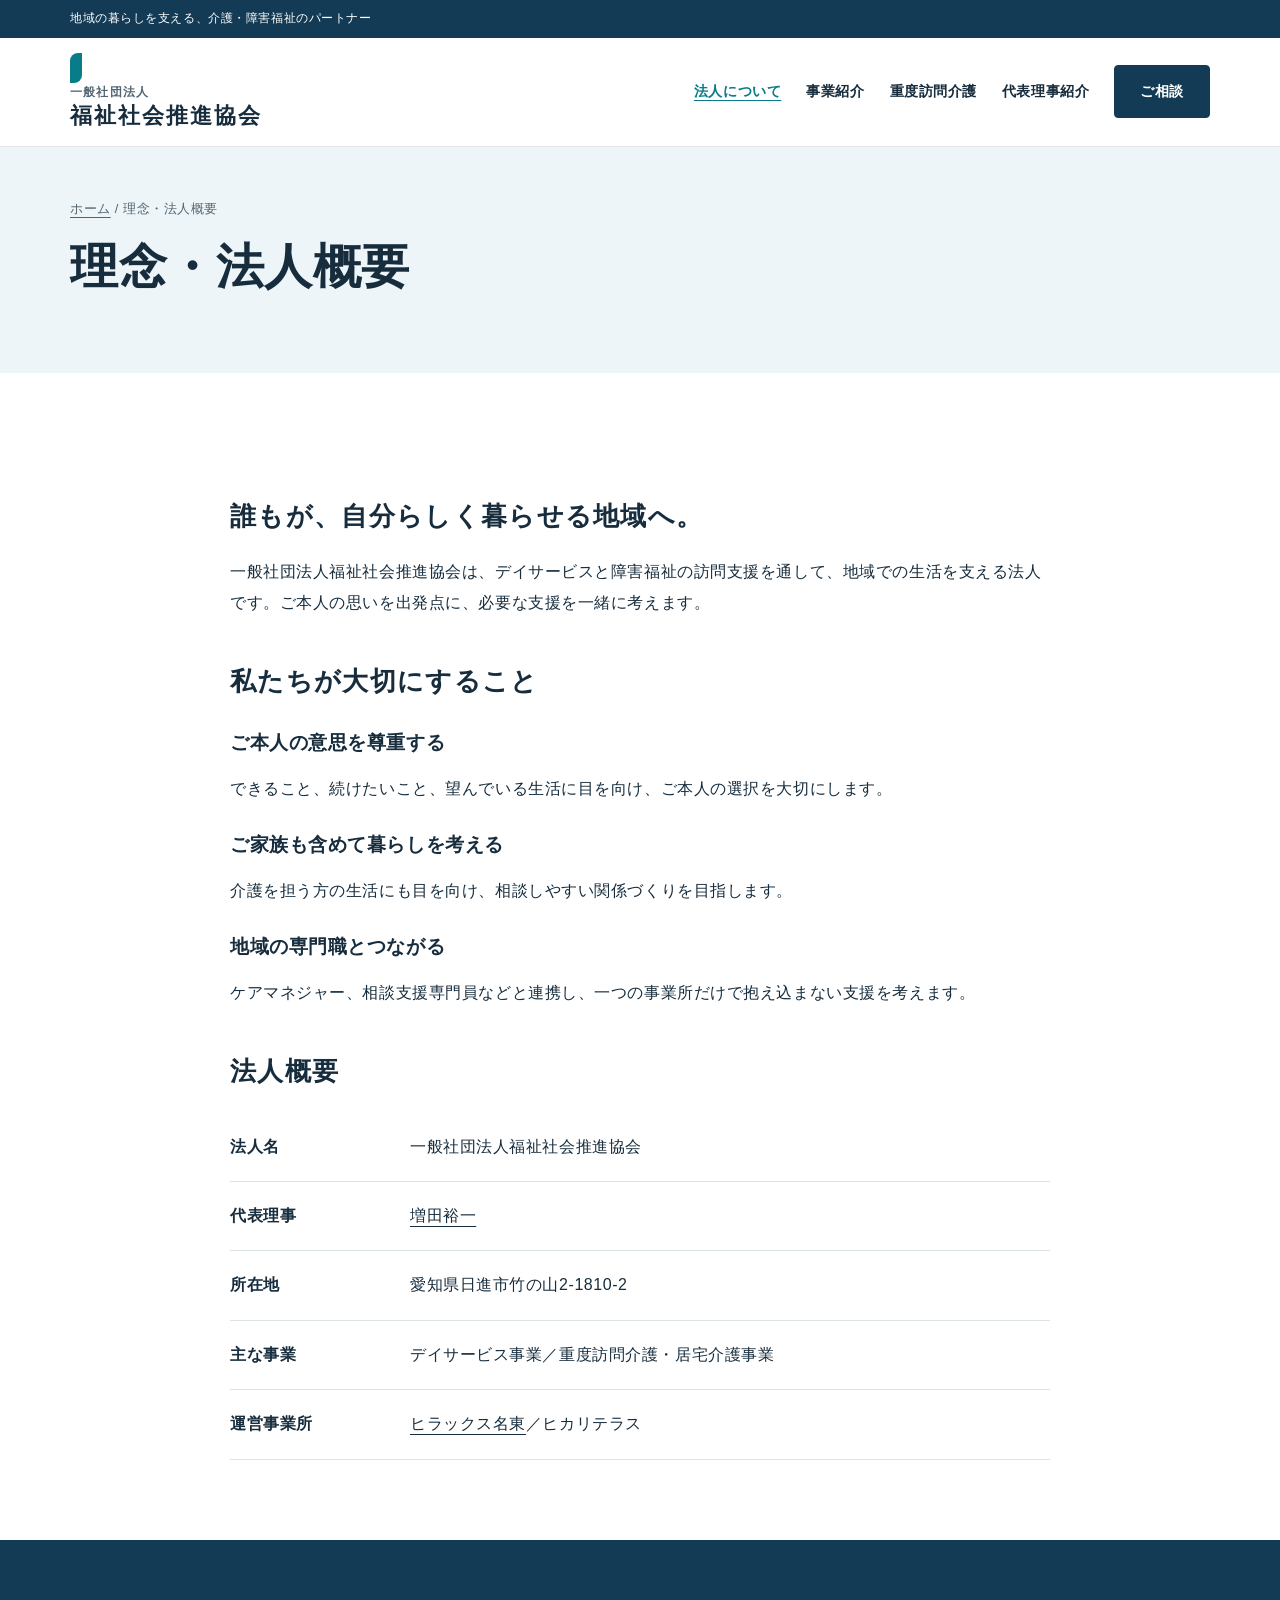
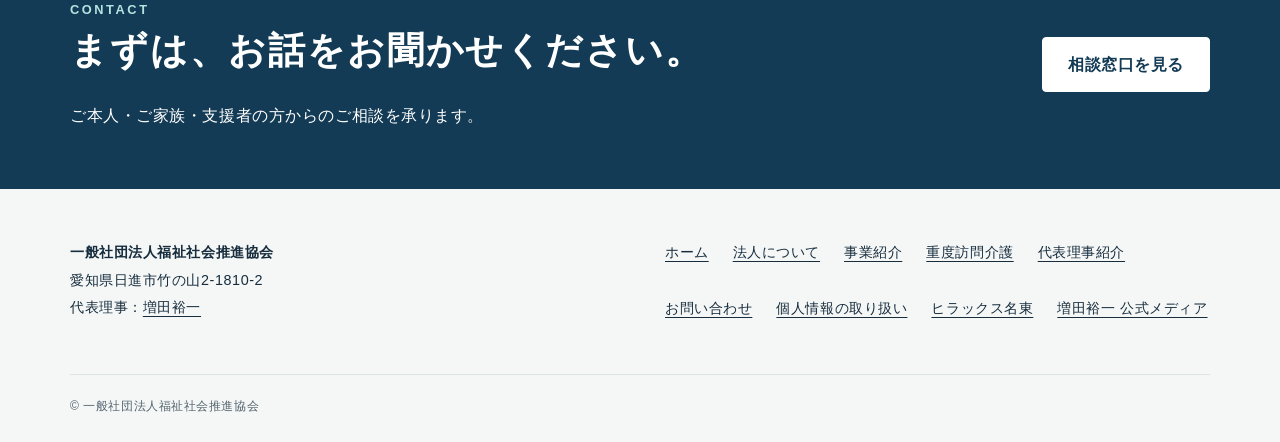
==== about.html @ d68589eb "Publish association website with service guides and representative profile" ====
<!doctype html><html lang="ja"><head><meta charset="utf-8"><meta name="viewport" content="width=device-width,initial-scale=1"><title>理念・法人概要｜一般社団法人福祉社会推進協会</title><meta name="description" content="福祉社会推進協会の理念と法人概要。愛知県日進市竹の山2-1810-2、代表理事は増田裕一。"><link rel="canonical" href="https://fukushishakai.org/about.html"><meta name="robots" content="index,follow,max-image-preview:large"><meta property="og:type" content="website"><meta property="og:locale" content="ja_JP"><meta property="og:site_name" content="一般社団法人福祉社会推進協会"><meta property="og:title" content="理念・法人概要｜一般社団法人福祉社会推進協会"><meta property="og:description" content="福祉社会推進協会の理念と法人概要。愛知県日進市竹の山2-1810-2、代表理事は増田裕一。"><meta property="og:url" content="https://fukushishakai.org/about.html"><meta property="og:image" content="https://fukushishakai.org/og.png"><meta name="twitter:card" content="summary_large_image"><link rel="icon" href="/favicon.svg" type="image/svg+xml"><link rel="stylesheet" href="/style.css"><script type="application/ld+json">{"@context": "https://schema.org", "@graph": [{"@type": "Organization", "@id": "https://masudayuichi.net/#operator", "name": "一般社団法人福祉社会推進協会", "url": "https://fukushishakai.org/", "address": {"@type": "PostalAddress", "addressCountry": "JP", "addressRegion": "愛知県", "addressLocality": "日進市", "streetAddress": "竹の山2-1810-2"}, "employee": {"@id": "https://masudayuichi.jp/#person"}, "subOrganization": [{"@id": "https://dayservice-meito.org/#organization"}, {"@id": "https://masudayuichi.net/#hikariterrace"}]}, {"@type": "Person", "@id": "https://masudayuichi.jp/#person", "name": "増田裕一", "url": "https://masudayuichi.jp/profile/", "jobTitle": "代表理事", "worksFor": {"@id": "https://masudayuichi.net/#operator"}, "sameAs": ["https://www.youtube.com/@yuichimasuda"], "affiliation": {"@type": "Organization", "name": "株式会社ヒカリスター出版", "url": "https://hikaristar.com/"}}, {"@type": "LocalBusiness", "@id": "https://dayservice-meito.org/#organization", "name": "ヒラックス名東", "url": "https://dayservice-meito.org/", "telephone": "+81-52-990-0215", "parentOrganization": {"@id": "https://masudayuichi.net/#operator"}, "address": {"@type": "PostalAddress", "addressCountry": "JP", "postalCode": "465-0064", "addressRegion": "愛知県", "addressLocality": "名古屋市名東区", "streetAddress": "大針三丁目5番地 シャンポール大針2 1A"}, "openingHoursSpecification": {"@type": "OpeningHoursSpecification", "dayOfWeek": ["Monday", "Tuesday", "Wednesday", "Thursday", "Friday"], "opens": "08:30", "closes": "17:30"}}, {"@type": "WebSite", "@id": "https://fukushishakai.org/#website", "url": "https://fukushishakai.org/", "name": "一般社団法人福祉社会推進協会", "publisher": {"@id": "https://masudayuichi.net/#operator"}}, {"@type": "WebPage", "@id": "https://fukushishakai.org/about.html#webpage", "url": "https://fukushishakai.org/about.html", "name": "理念・法人概要｜一般社団法人福祉社会推進協会", "inLanguage": "ja", "isPartOf": {"@id": "https://fukushishakai.org/#website"}, "mainEntity": {"@id": "https://masudayuichi.net/#operator"}}, {"@type": "BreadcrumbList", "itemListElement": [{"@type": "ListItem", "position": 1, "name": "ホーム", "item": "https://fukushishakai.org/"}, {"@type": "ListItem", "position": 2, "name": "理念・法人概要", "item": "https://fukushishakai.org/about.html"}]}]}</script></head><body><a class="skip" href="#main">本文へ移動</a><div class="topline"><div class="wrap">地域の暮らしを支える、介護・障害福祉のパートナー</div></div><header class="header"><div class="wrap nav"><a class="brand" href="/"><small>一般社団法人</small>福祉社会推進協会</a><nav aria-label="メインナビゲーション"><a href="/about.html" aria-current="page">法人について</a><a href="/services.html">事業紹介</a><a href="/care.html">重度訪問介護</a><a href="/profile.html">代表理事紹介</a><a class="nav-contact" href="/contact.html">ご相談</a></nav></div></header><main id="main"><div class="page-head"><div class="wrap"><div class="crumb"><a href="/">ホーム</a> / 理念・法人概要</div><h1>理念・法人概要</h1></div></div><section class="section "><div class="wrap"><div class="prose"><h2>誰もが、自分らしく暮らせる地域へ。</h2><p>一般社団法人福祉社会推進協会は、デイサービスと障害福祉の訪問支援を通して、地域での生活を支える法人です。ご本人の思いを出発点に、必要な支援を一緒に考えます。</p><h2>私たちが大切にすること</h2><h3>ご本人の意思を尊重する</h3><p>できること、続けたいこと、望んでいる生活に目を向け、ご本人の選択を大切にします。</p><h3>ご家族も含めて暮らしを考える</h3><p>介護を担う方の生活にも目を向け、相談しやすい関係づくりを目指します。</p><h3>地域の専門職とつながる</h3><p>ケアマネジャー、相談支援専門員などと連携し、一つの事業所だけで抱え込まない支援を考えます。</p><h2>法人概要</h2><dl class="data"><div><dt>法人名</dt><dd>一般社団法人福祉社会推進協会</dd></div><div><dt>代表理事</dt><dd><a href="/profile.html">増田裕一</a></dd></div><div><dt>所在地</dt><dd>愛知県日進市竹の山2-1810-2</dd></div><div><dt>主な事業</dt><dd>デイサービス事業／重度訪問介護・居宅介護事業</dd></div><div><dt>運営事業所</dt><dd><a href="https://dayservice-meito.org/">ヒラックス名東</a>／ヒカリテラス</dd></div></dl></div></div></section></main><section class="cta"><div class="wrap"><div><p class="eyebrow">CONTACT</p><h2>まずは、お話をお聞かせください。</h2><p>ご本人・ご家族・支援者の方からのご相談を承ります。</p></div><a class="btn light" href="/contact.html">相談窓口を見る</a></div></section><footer class="footer"><div class="wrap"><div class="footer-grid"><div><strong>一般社団法人福祉社会推進協会</strong><p>愛知県日進市竹の山2-1810-2<br>代表理事：<a href="/profile.html">増田裕一</a></p></div><div class="footer-links"><a href="/">ホーム</a><a href="/about.html">法人について</a><a href="/services.html">事業紹介</a><a href="/care.html">重度訪問介護</a><a href="/profile.html">代表理事紹介</a><a href="/contact.html">お問い合わせ</a><a href="/privacy.html">個人情報の取り扱い</a><a href="https://dayservice-meito.org/">ヒラックス名東</a><a href="https://masudayuichi.jp/">増田裕一 公式メディア</a></div></div><div class="copyright">© 一般社団法人福祉社会推進協会</div></div></footer><a class="mobile-cta" href="/contact.html">サービスのご相談・お問い合わせ</a></body></html>
---- style.css ----
:root{--dark:#133b55;--accent:#087c88;--pale:#eef5f8;}*{box-sizing:border-box}html{scroll-behavior:smooth}body{margin:0;color:#172d3d;background:#fff;font-family:"Noto Sans JP","Hiragino Kaku Gothic ProN","Yu Gothic",sans-serif;line-height:1.9;letter-spacing:.035em}a{color:inherit;text-underline-offset:.3em}a:hover{color:var(--accent)}:focus-visible{outline:3px solid #e39c21;outline-offset:5px}button{font:inherit}.skip{position:absolute;left:1rem;top:-10rem;background:#fff;padding:1rem;z-index:100}.skip:focus{top:0}.wrap{width:min(1140px,calc(100% - 64px));margin:auto}.topline{background:var(--dark);color:white;font-size:.78rem;padding:7px 0}.header{background:#fff;border-bottom:1px solid #e1e7e9}.nav{min-height:108px;display:flex;justify-content:space-between;align-items:center;gap:24px}.brand{text-decoration:none;font-size:1.35rem;font-weight:800;line-height:1.5;letter-spacing:.09em}.brand small{display:block;font-size:.73rem;letter-spacing:.1em;color:#516470}.brand:before{content:"";display:inline-block;width:12px;height:30px;background:var(--accent);margin-right:12px;vertical-align:middle;border-radius:8px 0 8px 0}nav{display:flex;align-items:center;gap:25px;font-size:.9rem;font-weight:600}nav a{text-decoration:none}nav a[aria-current=page]{color:var(--accent);text-decoration:underline}.nav-contact,.btn{display:inline-flex;align-items:center;justify-content:center;padding:14px 25px;border-radius:4px;background:var(--dark);color:white;text-decoration:none;font-weight:700;line-height:1.6;border:1px solid var(--dark)}.btn:hover,.nav-contact:hover{background:var(--accent);color:#fff}.btn.light{background:white;color:var(--dark);border-color:white}.btn.outline{background:transparent;color:var(--dark)}.actions{display:flex;gap:14px;flex-wrap:wrap;margin-top:28px}.eyebrow{font-size:.8rem;letter-spacing:.2em;font-weight:700;color:var(--accent);margin:0 0 22px}.hero{background:var(--pale);padding:76px 0 58px;overflow:hidden}.hero-grid{display:grid;grid-template-columns:1.25fr 1fr;gap:64px;align-items:center}.hero h1{font-size:clamp(2.3rem,4.2vw,3.8rem);line-height:1.55;letter-spacing:.07em;margin:0 0 24px;font-weight:800}.hero h1 em{font-style:normal;color:var(--accent)}.lead{font-size:1.08rem;max-width:640px}.hero-panel{background:var(--dark);color:white;padding:42px;min-height:370px;border-radius:100px 4px 4px 4px;display:flex;flex-direction:column;justify-content:center;position:relative}.hero-panel:before{content:"";position:absolute;right:-34px;top:-34px;width:135px;height:135px;border:1px solid var(--accent);border-radius:50%;pointer-events:none}.hero-panel .eyebrow{color:#b4e4df}.hero-panel h2{font-size:2rem;line-height:1.6;margin:0 0 24px}.panel-link{border-top:1px solid #ffffff40;padding:20px 0 6px;display:block;text-decoration:none}.panel-link small{display:block;opacity:.75;font-size:.8rem}.hero-panel a:hover{color:#d0f4ef}.hero-foot{margin-top:50px;border-top:1px solid #ccd8db;padding-top:18px;font-size:.85rem;display:flex;justify-content:space-between;gap:20px}.section{padding:80px 0}.section.tint{background:var(--pale)}.section-title{display:grid;grid-template-columns:1fr 1.5fr;gap:60px;margin-bottom:38px}.section-title h2,h2{font-size:clamp(1.6rem,3vw,2.3rem);line-height:1.6;letter-spacing:.05em;margin:0 0 20px}h3{font-size:1.2rem;line-height:1.7;margin:8px 0 14px}p{margin:0 0 18px}.grid{display:grid;grid-template-columns:repeat(3,1fr);gap:26px}.two{grid-template-columns:repeat(2,1fr)}.card{padding:30px;border:1px solid #dce4e5;border-radius:6px;background:#fff}.card .number{font:500 2.8rem Georgia,serif;color:var(--accent)}.card p{color:#52636d}.card a{font-weight:700}.service-card{padding:36px;background:var(--pale);border:0}.service-card h3{font-size:1.65rem}.feature{border-top:3px solid var(--accent);padding:22px 0}.feature span{font-size:.8rem;color:var(--accent);font-weight:700}.statement{font-size:1.45rem;line-height:2}.split{display:grid;grid-template-columns:1fr 1fr;gap:65px;align-items:start}.cta{background:var(--dark);color:white;padding:58px 0}.cta .wrap{display:flex;justify-content:space-between;gap:35px;align-items:center}.cta p{margin-bottom:0}.cta .eyebrow{color:#b4e4df}.footer{padding:50px 0 24px;background:#f5f7f7;font-size:.9rem}.footer-grid{display:grid;grid-template-columns:1fr 1fr;gap:50px}.footer-links{display:flex;flex-wrap:wrap;gap:12px 24px}.copyright{font-size:.75rem;border-top:1px solid #dce3e4;margin-top:35px;padding-top:20px;color:#53646d}.page-head{background:var(--pale);padding:50px 0}.page-head h1{font-size:clamp(2rem,4vw,3rem);line-height:1.5;margin:10px 0 20px}.crumb{font-size:.8rem;color:#516470}.prose{max-width:820px;margin:auto}.prose h2{margin-top:42px;font-size:1.65rem}.prose h3{margin-top:25px}.prose li{margin:9px 0}.data{margin:0}.data>div{display:grid;grid-template-columns:160px 1fr;border-bottom:1px solid #dce4e5;padding:19px 0;gap:20px}.data dt{font-weight:700}.data dd{margin:0}.note{padding:22px 25px;border-left:3px solid var(--accent);background:var(--pale);margin:28px 0;font-size:.93rem}.steps{list-style:none;padding:0;counter-reset:step}.steps li{counter-increment:step;border-bottom:1px solid #dce4e5;padding:22px 0 22px 70px;position:relative}.steps li:before{content:"0" counter(step);position:absolute;left:0;top:22px;font-size:1.8rem;color:var(--accent);font-family:Georgia,serif}.steps h3{margin:0 0 8px}.steps p{margin:0}.phone{font-size:clamp(1.65rem,3vw,2.25rem);letter-spacing:.02em;font-weight:800;display:inline-block;margin:8px 0;text-decoration:none}.small{font-size:.85rem;color:#52636d}.faq details{padding:22px 0;border-bottom:1px solid #dce4e5}.faq summary{cursor:pointer;font-weight:700}.faq details p{margin:16px 0 0}.media-list{display:grid;grid-template-columns:1fr 1fr;gap:0 35px}.media-list a{padding:18px 0;border-bottom:1px solid #dce4e5;font-size:.93rem}.signature{text-align:right;margin-top:30px}.signature strong{font-size:1.7rem}.stats{display:grid;grid-template-columns:repeat(3,1fr);border-bottom:1px solid #dce4e5;padding:28px 0;gap:20px;text-align:center}.stats strong{font:500 2.5rem Georgia,serif;color:var(--accent)}.stats span{display:block;font-size:.87rem}.mobile-cta{display:none}@media(max-width:900px){.nav{align-items:flex-start;flex-direction:column;padding:22px 0;gap:18px}nav{flex-wrap:wrap;gap:15px 22px}.hero-grid{gap:32px}.hero-panel{padding:30px;min-height:330px}.hero-panel h2{font-size:1.7rem}.section-title{gap:30px}.hero h1{font-size:2.7rem}}@media(max-width:650px){.wrap{width:calc(100% - 40px)}.topline{font-size:.7rem}.brand{font-size:1.16rem}.nav{min-height:0}nav{font-size:.82rem;gap:12px 18px}.nav-contact{padding:8px 14px}.hero{padding:42px 0 30px}.hero-grid,.section-title,.split,.grid,.two,.footer-grid{grid-template-columns:1fr;gap:26px}.hero h1{font-size:2.2rem;line-height:1.6}.lead{font-size:1rem}.hero-panel{min-height:280px;border-radius:60px 4px 4px 4px;padding:34px 28px}.hero-panel:before{width:85px;height:85px;right:-16px;top:-16px}.hero-foot{margin-top:30px;flex-direction:column;gap:5px;font-size:.77rem}.section{padding:50px 0}.section-title{margin-bottom:28px}.section-title p{margin:0}.card{padding:25px}.cta .wrap{flex-direction:column;align-items:flex-start}.cta{padding:42px 0}.data>div{grid-template-columns:1fr;gap:4px}.page-head{padding:30px 0}.media-list{grid-template-columns:1fr}.footer{padding-bottom:90px}.mobile-cta{display:flex;position:fixed;bottom:0;left:0;right:0;background:var(--dark);color:#fff;padding:14px 20px;justify-content:center;font-weight:bold;text-decoration:none;z-index:20;border-top:1px solid #ffffff60}.stats{gap:10px}.stats strong{font-size:2rem}.stats span{font-size:.76rem}}@media(prefers-reduced-motion:reduce){html{scroll-behavior:auto}}
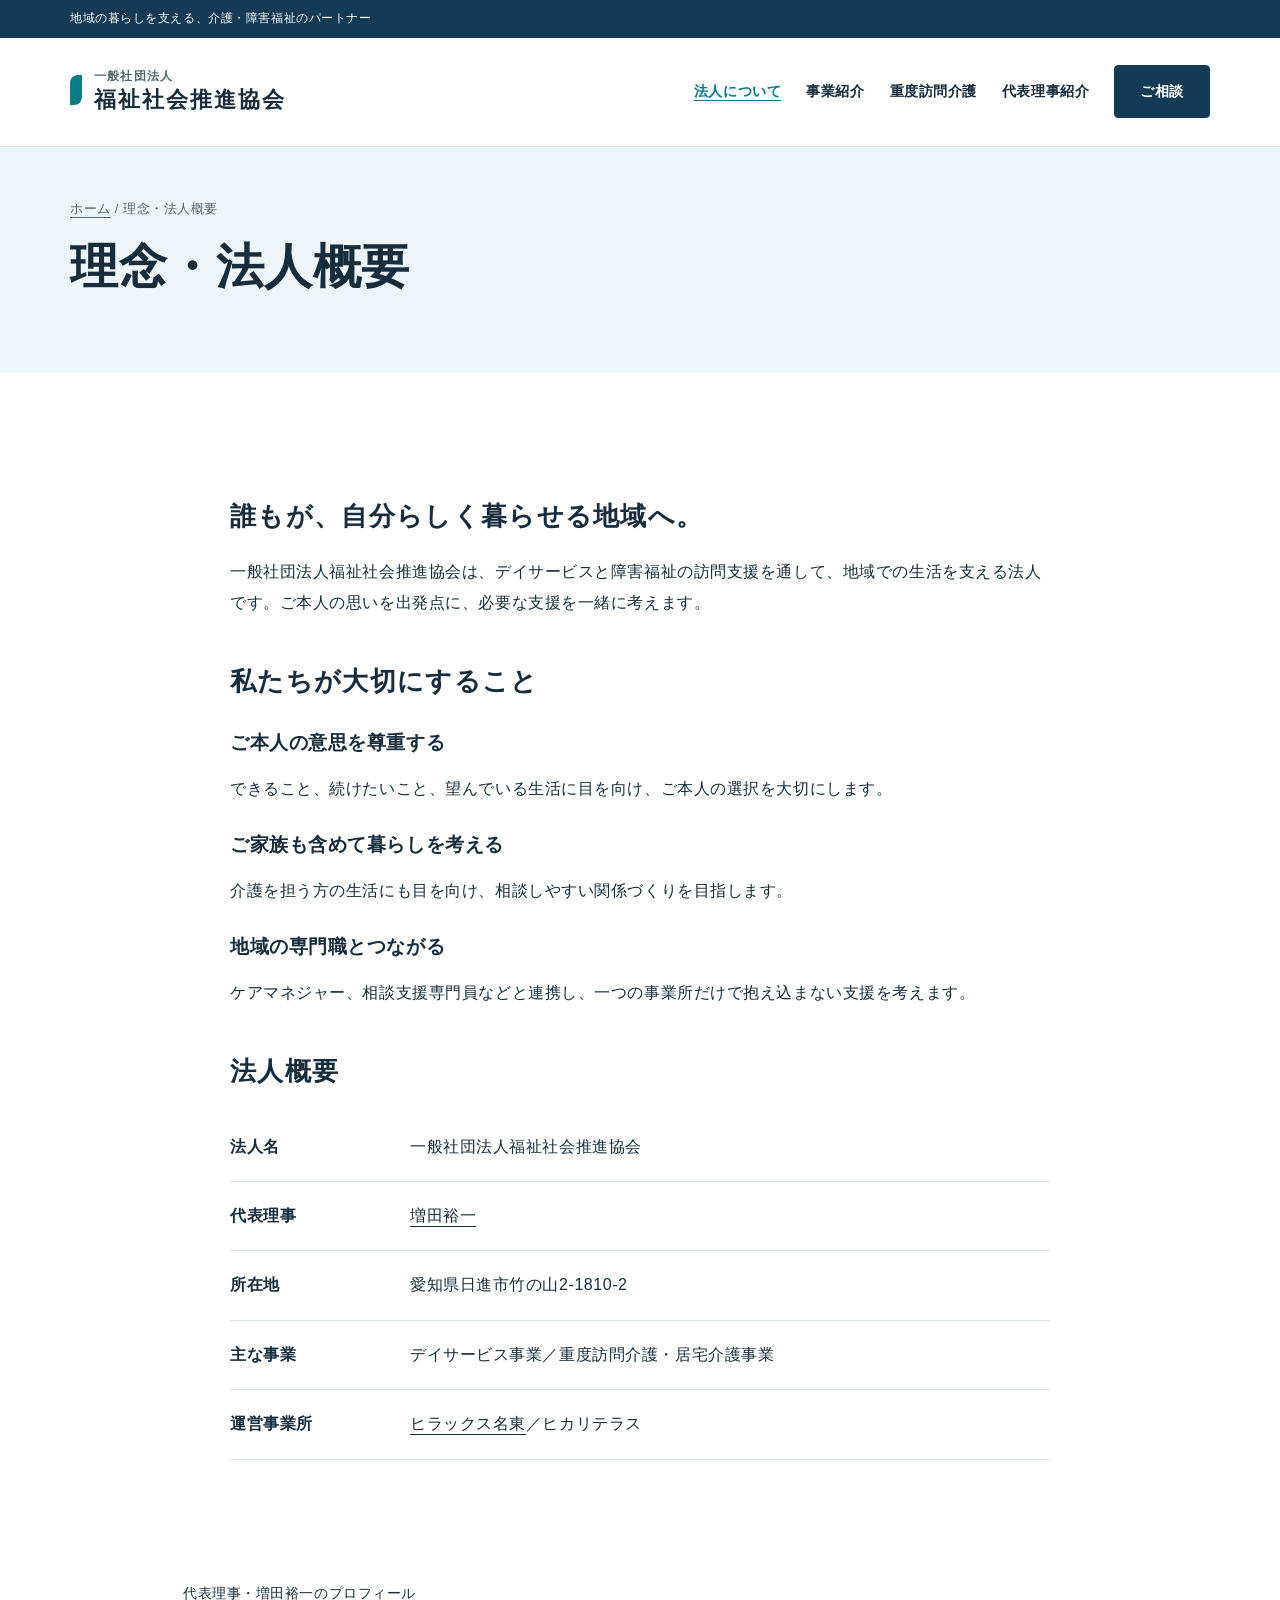
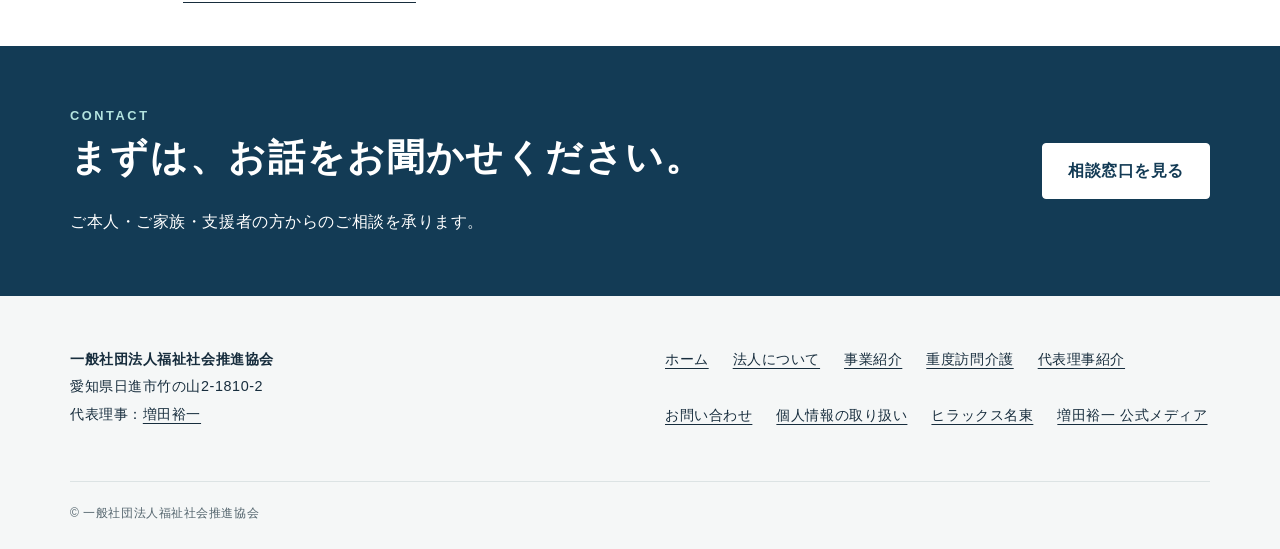
==== commit be056e5a: "Connect welfare pages to Masuda Yuichi profile and improve meta descriptions" ====
--- a/about.html
+++ b/about.html
@@ -1 +1 @@
-<!doctype html><html lang="ja"><head><meta charset="utf-8"><meta name="viewport" content="width=device-width,initial-scale=1"><title>理念・法人概要｜一般社団法人福祉社会推進協会</title><meta name="description" content="福祉社会推進協会の理念と法人概要。愛知県日進市竹の山2-1810-2、代表理事は増田裕一。"><link rel="canonical" href="https://fukushishakai.org/about.html"><meta name="robots" content="index,follow,max-image-preview:large"><meta property="og:type" content="website"><meta property="og:locale" content="ja_JP"><meta property="og:site_name" content="一般社団法人福祉社会推進協会"><meta property="og:title" content="理念・法人概要｜一般社団法人福祉社会推進協会"><meta property="og:description" content="福祉社会推進協会の理念と法人概要。愛知県日進市竹の山2-1810-2、代表理事は増田裕一。"><meta property="og:url" content="https://fukushishakai.org/about.html"><meta property="og:image" content="https://fukushishakai.org/og.png"><meta name="twitter:card" content="summary_large_image"><link rel="icon" href="/favicon.svg" type="image/svg+xml"><link rel="stylesheet" href="/style.css"><script type="application/ld+json">{"@context": "https://schema.org", "@graph": [{"@type": "Organization", "@id": "https://masudayuichi.net/#operator", "name": "一般社団法人福祉社会推進協会", "url": "https://fukushishakai.org/", "address": {"@type": "PostalAddress", "addressCountry": "JP", "addressRegion": "愛知県", "addressLocality": "日進市", "streetAddress": "竹の山2-1810-2"}, "employee": {"@id": "https://masudayuichi.jp/#person"}, "subOrganization": [{"@id": "https://dayservice-meito.org/#organization"}, {"@id": "https://masudayuichi.net/#hikariterrace"}]}, {"@type": "Person", "@id": "https://masudayuichi.jp/#person", "name": "増田裕一", "url": "https://masudayuichi.jp/profile/", "jobTitle": "代表理事", "worksFor": {"@id": "https://masudayuichi.net/#operator"}, "sameAs": ["https://www.youtube.com/@yuichimasuda"], "affiliation": {"@type": "Organization", "name": "株式会社ヒカリスター出版", "url": "https://hikaristar.com/"}}, {"@type": "LocalBusiness", "@id": "https://dayservice-meito.org/#organization", "name": "ヒラックス名東", "url": "https://dayservice-meito.org/", "telephone": "+81-52-990-0215", "parentOrganization": {"@id": "https://masudayuichi.net/#operator"}, "address": {"@type": "PostalAddress", "addressCountry": "JP", "postalCode": "465-0064", "addressRegion": "愛知県", "addressLocality": "名古屋市名東区", "streetAddress": "大針三丁目5番地 シャンポール大針2 1A"}, "openingHoursSpecification": {"@type": "OpeningHoursSpecification", "dayOfWeek": ["Monday", "Tuesday", "Wednesday", "Thursday", "Friday"], "opens": "08:30", "closes": "17:30"}}, {"@type": "WebSite", "@id": "https://fukushishakai.org/#website", "url": "https://fukushishakai.org/", "name": "一般社団法人福祉社会推進協会", "publisher": {"@id": "https://masudayuichi.net/#operator"}}, {"@type": "WebPage", "@id": "https://fukushishakai.org/about.html#webpage", "url": "https://fukushishakai.org/about.html", "name": "理念・法人概要｜一般社団法人福祉社会推進協会", "inLanguage": "ja", "isPartOf": {"@id": "https://fukushishakai.org/#website"}, "mainEntity": {"@id": "https://masudayuichi.net/#operator"}}, {"@type": "BreadcrumbList", "itemListElement": [{"@type": "ListItem", "position": 1, "name": "ホーム", "item": "https://fukushishakai.org/"}, {"@type": "ListItem", "position": 2, "name": "理念・法人概要", "item": "https://fukushishakai.org/about.html"}]}]}</script></head><body><a class="skip" href="#main">本文へ移動</a><div class="topline"><div class="wrap">地域の暮らしを支える、介護・障害福祉のパートナー</div></div><header class="header"><div class="wrap nav"><a class="brand" href="/"><small>一般社団法人</small>福祉社会推進協会</a><nav aria-label="メインナビゲーション"><a href="/about.html" aria-current="page">法人について</a><a href="/services.html">事業紹介</a><a href="/care.html">重度訪問介護</a><a href="/profile.html">代表理事紹介</a><a class="nav-contact" href="/contact.html">ご相談</a></nav></div></header><main id="main"><div class="page-head"><div class="wrap"><div class="crumb"><a href="/">ホーム</a> / 理念・法人概要</div><h1>理念・法人概要</h1></div></div><section class="section "><div class="wrap"><div class="prose"><h2>誰もが、自分らしく暮らせる地域へ。</h2><p>一般社団法人福祉社会推進協会は、デイサービスと障害福祉の訪問支援を通して、地域での生活を支える法人です。ご本人の思いを出発点に、必要な支援を一緒に考えます。</p><h2>私たちが大切にすること</h2><h3>ご本人の意思を尊重する</h3><p>できること、続けたいこと、望んでいる生活に目を向け、ご本人の選択を大切にします。</p><h3>ご家族も含めて暮らしを考える</h3><p>介護を担う方の生活にも目を向け、相談しやすい関係づくりを目指します。</p><h3>地域の専門職とつながる</h3><p>ケアマネジャー、相談支援専門員などと連携し、一つの事業所だけで抱え込まない支援を考えます。</p><h2>法人概要</h2><dl class="data"><div><dt>法人名</dt><dd>一般社団法人福祉社会推進協会</dd></div><div><dt>代表理事</dt><dd><a href="/profile.html">増田裕一</a></dd></div><div><dt>所在地</dt><dd>愛知県日進市竹の山2-1810-2</dd></div><div><dt>主な事業</dt><dd>デイサービス事業／重度訪問介護・居宅介護事業</dd></div><div><dt>運営事業所</dt><dd><a href="https://dayservice-meito.org/">ヒラックス名東</a>／ヒカリテラス</dd></div></dl></div></div></section></main><section class="cta"><div class="wrap"><div><p class="eyebrow">CONTACT</p><h2>まずは、お話をお聞かせください。</h2><p>ご本人・ご家族・支援者の方からのご相談を承ります。</p></div><a class="btn light" href="/contact.html">相談窓口を見る</a></div></section><footer class="footer"><div class="wrap"><div class="footer-grid"><div><strong>一般社団法人福祉社会推進協会</strong><p>愛知県日進市竹の山2-1810-2<br>代表理事：<a href="/profile.html">増田裕一</a></p></div><div class="footer-links"><a href="/">ホーム</a><a href="/about.html">法人について</a><a href="/services.html">事業紹介</a><a href="/care.html">重度訪問介護</a><a href="/profile.html">代表理事紹介</a><a href="/contact.html">お問い合わせ</a><a href="/privacy.html">個人情報の取り扱い</a><a href="https://dayservice-meito.org/">ヒラックス名東</a><a href="https://masudayuichi.jp/">増田裕一 公式メディア</a></div></div><div class="copyright">© 一般社団法人福祉社会推進協会</div></div></footer><a class="mobile-cta" href="/contact.html">サービスのご相談・お問い合わせ</a></body></html>+<!doctype html><html lang="ja"><head><meta charset="utf-8"><meta name="viewport" content="width=device-width,initial-scale=1"><title>理念・法人概要｜一般社団法人福祉社会推進協会</title><meta name="description" content="福祉社会推進協会の理念と法人概要。愛知県日進市竹の山2-1810-2、代表理事は増田裕一。"><link rel="canonical" href="https://fukushishakai.org/about.html"><meta name="robots" content="index,follow,max-image-preview:large"><meta property="og:type" content="website"><meta property="og:locale" content="ja_JP"><meta property="og:site_name" content="一般社団法人福祉社会推進協会"><meta property="og:title" content="理念・法人概要｜一般社団法人福祉社会推進協会"><meta property="og:description" content="福祉社会推進協会の理念と法人概要。愛知県日進市竹の山2-1810-2、代表理事は増田裕一。"><meta property="og:url" content="https://fukushishakai.org/about.html"><meta property="og:image" content="https://fukushishakai.org/og.png"><meta name="twitter:card" content="summary_large_image"><link rel="icon" href="/favicon.svg" type="image/svg+xml"><link rel="stylesheet" href="/style.css"><script type="application/ld+json">{"@context": "https://schema.org", "@graph": [{"@type": "Organization", "@id": "https://masudayuichi.net/#operator", "name": "一般社団法人福祉社会推進協会", "url": "https://fukushishakai.org/", "address": {"@type": "PostalAddress", "addressCountry": "JP", "addressRegion": "愛知県", "addressLocality": "日進市", "streetAddress": "竹の山2-1810-2"}, "employee": {"@id": "https://masudayuichi.jp/#person"}, "subOrganization": [{"@id": "https://dayservice-meito.org/#organization"}, {"@id": "https://masudayuichi.net/#hikariterrace"}]}, {"@type": "Person", "@id": "https://masudayuichi.jp/#person", "name": "増田裕一", "url": "https://masudayuichi.jp/profile/", "jobTitle": "代表理事", "worksFor": {"@id": "https://masudayuichi.net/#operator"}, "sameAs": ["https://www.youtube.com/@yuichimasuda"], "affiliation": {"@type": "Organization", "name": "株式会社ヒカリスター出版", "url": "https://hikaristar.com/"}}, {"@type": "LocalBusiness", "@id": "https://dayservice-meito.org/#organization", "name": "ヒラックス名東", "url": "https://dayservice-meito.org/", "telephone": "+81-52-990-0215", "parentOrganization": {"@id": "https://masudayuichi.net/#operator"}, "address": {"@type": "PostalAddress", "addressCountry": "JP", "postalCode": "465-0064", "addressRegion": "愛知県", "addressLocality": "名古屋市名東区", "streetAddress": "大針三丁目5番地 シャンポール大針2 1A"}, "openingHoursSpecification": {"@type": "OpeningHoursSpecification", "dayOfWeek": ["Monday", "Tuesday", "Wednesday", "Thursday", "Friday"], "opens": "08:30", "closes": "17:30"}}, {"@type": "WebSite", "@id": "https://fukushishakai.org/#website", "url": "https://fukushishakai.org/", "name": "一般社団法人福祉社会推進協会", "publisher": {"@id": "https://masudayuichi.net/#operator"}}, {"@type": "WebPage", "@id": "https://fukushishakai.org/about.html#webpage", "url": "https://fukushishakai.org/about.html", "name": "理念・法人概要｜一般社団法人福祉社会推進協会", "inLanguage": "ja", "isPartOf": {"@id": "https://fukushishakai.org/#website"}, "mainEntity": {"@id": "https://masudayuichi.net/#operator"}}, {"@type": "BreadcrumbList", "itemListElement": [{"@type": "ListItem", "position": 1, "name": "ホーム", "item": "https://fukushishakai.org/"}, {"@type": "ListItem", "position": 2, "name": "理念・法人概要", "item": "https://fukushishakai.org/about.html"}]}]}</script></head><body><a class="skip" href="#main">本文へ移動</a><div class="topline"><div class="wrap">地域の暮らしを支える、介護・障害福祉のパートナー</div></div><header class="header"><div class="wrap nav"><a class="brand" href="/"><small>一般社団法人</small>福祉社会推進協会</a><nav aria-label="メインナビゲーション"><a href="/about.html" aria-current="page">法人について</a><a href="/services.html">事業紹介</a><a href="/care.html">重度訪問介護</a><a href="/profile.html">代表理事紹介</a><a class="nav-contact" href="/contact.html">ご相談</a></nav></div></header><main id="main"><div class="page-head"><div class="wrap"><div class="crumb"><a href="/">ホーム</a> / 理念・法人概要</div><h1>理念・法人概要</h1></div></div><section class="section "><div class="wrap"><div class="prose"><h2>誰もが、自分らしく暮らせる地域へ。</h2><p>一般社団法人福祉社会推進協会は、デイサービスと障害福祉の訪問支援を通して、地域での生活を支える法人です。ご本人の思いを出発点に、必要な支援を一緒に考えます。</p><h2>私たちが大切にすること</h2><h3>ご本人の意思を尊重する</h3><p>できること、続けたいこと、望んでいる生活に目を向け、ご本人の選択を大切にします。</p><h3>ご家族も含めて暮らしを考える</h3><p>介護を担う方の生活にも目を向け、相談しやすい関係づくりを目指します。</p><h3>地域の専門職とつながる</h3><p>ケアマネジャー、相談支援専門員などと連携し、一つの事業所だけで抱え込まない支援を考えます。</p><h2>法人概要</h2><dl class="data"><div><dt>法人名</dt><dd>一般社団法人福祉社会推進協会</dd></div><div><dt>代表理事</dt><dd><a href="/profile.html">増田裕一</a></dd></div><div><dt>所在地</dt><dd>愛知県日進市竹の山2-1810-2</dd></div><div><dt>主な事業</dt><dd>デイサービス事業／重度訪問介護・居宅介護事業</dd></div><div><dt>運営事業所</dt><dd><a href="https://dayservice-meito.org/">ヒラックス名東</a>／ヒカリテラス</dd></div></dl></div></div></section><div style="max-width:950px;margin:22px auto;padding:18px;font-size:14px"><a href="https://fukushishakai.org/profile.html">代表理事・増田裕一のプロフィール</a></div></main><section class="cta"><div class="wrap"><div><p class="eyebrow">CONTACT</p><h2>まずは、お話をお聞かせください。</h2><p>ご本人・ご家族・支援者の方からのご相談を承ります。</p></div><a class="btn light" href="/contact.html">相談窓口を見る</a></div></section><footer class="footer"><div class="wrap"><div class="footer-grid"><div><strong>一般社団法人福祉社会推進協会</strong><p>愛知県日進市竹の山2-1810-2<br>代表理事：<a href="/profile.html">増田裕一</a></p></div><div class="footer-links"><a href="/">ホーム</a><a href="/about.html">法人について</a><a href="/services.html">事業紹介</a><a href="/care.html">重度訪問介護</a><a href="/profile.html">代表理事紹介</a><a href="/contact.html">お問い合わせ</a><a href="/privacy.html">個人情報の取り扱い</a><a href="https://dayservice-meito.org/">ヒラックス名東</a><a href="https://masudayuichi.jp/">増田裕一 公式メディア</a></div></div><div class="copyright">© 一般社団法人福祉社会推進協会</div></div></footer><a class="mobile-cta" href="/contact.html">サービスのご相談・お問い合わせ</a></body></html>
--- a/style.css
+++ b/style.css
@@ -1 +1,2 @@
-:root{--dark:#133b55;--accent:#087c88;--pale:#eef5f8;}*{box-sizing:border-box}html{scroll-behavior:smooth}body{margin:0;color:#172d3d;background:#fff;font-family:"Noto Sans JP","Hiragino Kaku Gothic ProN","Yu Gothic",sans-serif;line-height:1.9;letter-spacing:.035em}a{color:inherit;text-underline-offset:.3em}a:hover{color:var(--accent)}:focus-visible{outline:3px solid #e39c21;outline-offset:5px}button{font:inherit}.skip{position:absolute;left:1rem;top:-10rem;background:#fff;padding:1rem;z-index:100}.skip:focus{top:0}.wrap{width:min(1140px,calc(100% - 64px));margin:auto}.topline{background:var(--dark);color:white;font-size:.78rem;padding:7px 0}.header{background:#fff;border-bottom:1px solid #e1e7e9}.nav{min-height:108px;display:flex;justify-content:space-between;align-items:center;gap:24px}.brand{text-decoration:none;font-size:1.35rem;font-weight:800;line-height:1.5;letter-spacing:.09em}.brand small{display:block;font-size:.73rem;letter-spacing:.1em;color:#516470}.brand:before{content:"";display:inline-block;width:12px;height:30px;background:var(--accent);margin-right:12px;vertical-align:middle;border-radius:8px 0 8px 0}nav{display:flex;align-items:center;gap:25px;font-size:.9rem;font-weight:600}nav a{text-decoration:none}nav a[aria-current=page]{color:var(--accent);text-decoration:underline}.nav-contact,.btn{display:inline-flex;align-items:center;justify-content:center;padding:14px 25px;border-radius:4px;background:var(--dark);color:white;text-decoration:none;font-weight:700;line-height:1.6;border:1px solid var(--dark)}.btn:hover,.nav-contact:hover{background:var(--accent);color:#fff}.btn.light{background:white;color:var(--dark);border-color:white}.btn.outline{background:transparent;color:var(--dark)}.actions{display:flex;gap:14px;flex-wrap:wrap;margin-top:28px}.eyebrow{font-size:.8rem;letter-spacing:.2em;font-weight:700;color:var(--accent);margin:0 0 22px}.hero{background:var(--pale);padding:76px 0 58px;overflow:hidden}.hero-grid{display:grid;grid-template-columns:1.25fr 1fr;gap:64px;align-items:center}.hero h1{font-size:clamp(2.3rem,4.2vw,3.8rem);line-height:1.55;letter-spacing:.07em;margin:0 0 24px;font-weight:800}.hero h1 em{font-style:normal;color:var(--accent)}.lead{font-size:1.08rem;max-width:640px}.hero-panel{background:var(--dark);color:white;padding:42px;min-height:370px;border-radius:100px 4px 4px 4px;display:flex;flex-direction:column;justify-content:center;position:relative}.hero-panel:before{content:"";position:absolute;right:-34px;top:-34px;width:135px;height:135px;border:1px solid var(--accent);border-radius:50%;pointer-events:none}.hero-panel .eyebrow{color:#b4e4df}.hero-panel h2{font-size:2rem;line-height:1.6;margin:0 0 24px}.panel-link{border-top:1px solid #ffffff40;padding:20px 0 6px;display:block;text-decoration:none}.panel-link small{display:block;opacity:.75;font-size:.8rem}.hero-panel a:hover{color:#d0f4ef}.hero-foot{margin-top:50px;border-top:1px solid #ccd8db;padding-top:18px;font-size:.85rem;display:flex;justify-content:space-between;gap:20px}.section{padding:80px 0}.section.tint{background:var(--pale)}.section-title{display:grid;grid-template-columns:1fr 1.5fr;gap:60px;margin-bottom:38px}.section-title h2,h2{font-size:clamp(1.6rem,3vw,2.3rem);line-height:1.6;letter-spacing:.05em;margin:0 0 20px}h3{font-size:1.2rem;line-height:1.7;margin:8px 0 14px}p{margin:0 0 18px}.grid{display:grid;grid-template-columns:repeat(3,1fr);gap:26px}.two{grid-template-columns:repeat(2,1fr)}.card{padding:30px;border:1px solid #dce4e5;border-radius:6px;background:#fff}.card .number{font:500 2.8rem Georgia,serif;color:var(--accent)}.card p{color:#52636d}.card a{font-weight:700}.service-card{padding:36px;background:var(--pale);border:0}.service-card h3{font-size:1.65rem}.feature{border-top:3px solid var(--accent);padding:22px 0}.feature span{font-size:.8rem;color:var(--accent);font-weight:700}.statement{font-size:1.45rem;line-height:2}.split{display:grid;grid-template-columns:1fr 1fr;gap:65px;align-items:start}.cta{background:var(--dark);color:white;padding:58px 0}.cta .wrap{display:flex;justify-content:space-between;gap:35px;align-items:center}.cta p{margin-bottom:0}.cta .eyebrow{color:#b4e4df}.footer{padding:50px 0 24px;background:#f5f7f7;font-size:.9rem}.footer-grid{display:grid;grid-template-columns:1fr 1fr;gap:50px}.footer-links{display:flex;flex-wrap:wrap;gap:12px 24px}.copyright{font-size:.75rem;border-top:1px solid #dce3e4;margin-top:35px;padding-top:20px;color:#53646d}.page-head{background:var(--pale);padding:50px 0}.page-head h1{font-size:clamp(2rem,4vw,3rem);line-height:1.5;margin:10px 0 20px}.crumb{font-size:.8rem;color:#516470}.prose{max-width:820px;margin:auto}.prose h2{margin-top:42px;font-size:1.65rem}.prose h3{margin-top:25px}.prose li{margin:9px 0}.data{margin:0}.data>div{display:grid;grid-template-columns:160px 1fr;border-bottom:1px solid #dce4e5;padding:19px 0;gap:20px}.data dt{font-weight:700}.data dd{margin:0}.note{padding:22px 25px;border-left:3px solid var(--accent);background:var(--pale);margin:28px 0;font-size:.93rem}.steps{list-style:none;padding:0;counter-reset:step}.steps li{counter-increment:step;border-bottom:1px solid #dce4e5;padding:22px 0 22px 70px;position:relative}.steps li:before{content:"0" counter(step);position:absolute;left:0;top:22px;font-size:1.8rem;color:var(--accent);font-family:Georgia,serif}.steps h3{margin:0 0 8px}.steps p{margin:0}.phone{font-size:clamp(1.65rem,3vw,2.25rem);letter-spacing:.02em;font-weight:800;display:inline-block;margin:8px 0;text-decoration:none}.small{font-size:.85rem;color:#52636d}.faq details{padding:22px 0;border-bottom:1px solid #dce4e5}.faq summary{cursor:pointer;font-weight:700}.faq details p{margin:16px 0 0}.media-list{display:grid;grid-template-columns:1fr 1fr;gap:0 35px}.media-list a{padding:18px 0;border-bottom:1px solid #dce4e5;font-size:.93rem}.signature{text-align:right;margin-top:30px}.signature strong{font-size:1.7rem}.stats{display:grid;grid-template-columns:repeat(3,1fr);border-bottom:1px solid #dce4e5;padding:28px 0;gap:20px;text-align:center}.stats strong{font:500 2.5rem Georgia,serif;color:var(--accent)}.stats span{display:block;font-size:.87rem}.mobile-cta{display:none}@media(max-width:900px){.nav{align-items:flex-start;flex-direction:column;padding:22px 0;gap:18px}nav{flex-wrap:wrap;gap:15px 22px}.hero-grid{gap:32px}.hero-panel{padding:30px;min-height:330px}.hero-panel h2{font-size:1.7rem}.section-title{gap:30px}.hero h1{font-size:2.7rem}}@media(max-width:650px){.wrap{width:calc(100% - 40px)}.topline{font-size:.7rem}.brand{font-size:1.16rem}.nav{min-height:0}nav{font-size:.82rem;gap:12px 18px}.nav-contact{padding:8px 14px}.hero{padding:42px 0 30px}.hero-grid,.section-title,.split,.grid,.two,.footer-grid{grid-template-columns:1fr;gap:26px}.hero h1{font-size:2.2rem;line-height:1.6}.lead{font-size:1rem}.hero-panel{min-height:280px;border-radius:60px 4px 4px 4px;padding:34px 28px}.hero-panel:before{width:85px;height:85px;right:-16px;top:-16px}.hero-foot{margin-top:30px;flex-direction:column;gap:5px;font-size:.77rem}.section{padding:50px 0}.section-title{margin-bottom:28px}.section-title p{margin:0}.card{padding:25px}.cta .wrap{flex-direction:column;align-items:flex-start}.cta{padding:42px 0}.data>div{grid-template-columns:1fr;gap:4px}.page-head{padding:30px 0}.media-list{grid-template-columns:1fr}.footer{padding-bottom:90px}.mobile-cta{display:flex;position:fixed;bottom:0;left:0;right:0;background:var(--dark);color:#fff;padding:14px 20px;justify-content:center;font-weight:bold;text-decoration:none;z-index:20;border-top:1px solid #ffffff60}.stats{gap:10px}.stats strong{font-size:2rem}.stats span{font-size:.76rem}}@media(prefers-reduced-motion:reduce){html{scroll-behavior:auto}}+:root{--dark:#133b55;--accent:#087c88;--pale:#eef5f8;}*{box-sizing:border-box}html{scroll-behavior:smooth}body{margin:0;color:#172d3d;background:#fff;font-family:"Noto Sans JP","Hiragino Kaku Gothic ProN","Yu Gothic",sans-serif;line-height:1.9;letter-spacing:.035em}a{color:inherit;text-underline-offset:.3em}a:hover{color:var(--accent)}:focus-visible{outline:3px solid #e39c21;outline-offset:5px}button{font:inherit}.skip{position:absolute;left:1rem;top:-10rem;background:#fff;padding:1rem;z-index:100}.skip:focus{top:0}.wrap{width:min(1140px,calc(100% - 64px));margin:auto}.topline{background:var(--dark);color:white;font-size:.78rem;padding:7px 0}.header{background:#fff;border-bottom:1px solid #e1e7e9}.nav{min-height:108px;display:flex;justify-content:space-between;align-items:center;gap:24px}.brand{text-decoration:none;font-size:1.35rem;font-weight:800;line-height:1.5;letter-spacing:.09em}.brand small{display:block;font-size:.73rem;letter-spacing:.1em;color:#516470}.brand:before{content:"";display:inline-block;width:12px;height:30px;background:var(--accent);margin-right:12px;vertical-align:middle;border-radius:8px 0 8px 0}nav{display:flex;align-items:center;gap:25px;font-size:.9rem;font-weight:600}nav a{text-decoration:none}nav a[aria-current=page]{color:var(--accent);text-decoration:underline}.nav-contact,.btn{display:inline-flex;align-items:center;justify-content:center;padding:14px 25px;border-radius:4px;background:var(--dark);color:white;text-decoration:none;font-weight:700;line-height:1.6;border:1px solid var(--dark)}.btn:hover,.nav-contact:hover{background:var(--accent);color:#fff}.btn.light{background:white;color:var(--dark);border-color:white}.btn.outline{background:transparent;color:var(--dark)}.actions{display:flex;gap:14px;flex-wrap:wrap;margin-top:28px}.eyebrow{font-size:.8rem;letter-spacing:.2em;font-weight:700;color:var(--accent);margin:0 0 22px}.hero{background:var(--pale);padding:76px 0 58px;overflow:hidden}.hero-grid{display:grid;grid-template-columns:1.25fr 1fr;gap:64px;align-items:center}.hero h1{font-size:clamp(2.3rem,4.2vw,3.8rem);line-height:1.55;letter-spacing:.07em;margin:0 0 24px;font-weight:800}.hero h1 em{font-style:normal;color:var(--accent)}.lead{font-size:1.08rem;max-width:640px}.hero-panel{background:var(--dark);color:white;padding:42px;min-height:370px;border-radius:100px 4px 4px 4px;display:flex;flex-direction:column;justify-content:center;position:relative}.hero-panel:before{content:"";position:absolute;right:-34px;top:-34px;width:135px;height:135px;border:1px solid var(--accent);border-radius:50%;pointer-events:none}.hero-panel .eyebrow{color:#b4e4df}.hero-panel h2{font-size:2rem;line-height:1.6;margin:0 0 24px}.panel-link{border-top:1px solid #ffffff40;padding:20px 0 6px;display:block;text-decoration:none}.panel-link small{display:block;opacity:.75;font-size:.8rem}.hero-panel a:hover{color:#d0f4ef}.hero-foot{margin-top:50px;border-top:1px solid #ccd8db;padding-top:18px;font-size:.85rem;display:flex;justify-content:space-between;gap:20px}.section{padding:80px 0}.section.tint{background:var(--pale)}.section-title{display:grid;grid-template-columns:1fr 1.5fr;gap:60px;margin-bottom:38px}.section-title h2,h2{font-size:clamp(1.6rem,3vw,2.3rem);line-height:1.6;letter-spacing:.05em;margin:0 0 20px}h3{font-size:1.2rem;line-height:1.7;margin:8px 0 14px}p{margin:0 0 18px}.grid{display:grid;grid-template-columns:repeat(3,1fr);gap:26px}.two{grid-template-columns:repeat(2,1fr)}.card{padding:30px;border:1px solid #dce4e5;border-radius:6px;background:#fff}.card .number{font:500 2.8rem Georgia,serif;color:var(--accent)}.card p{color:#52636d}.card a{font-weight:700}.service-card{padding:36px;background:var(--pale);border:0}.service-card h3{font-size:1.65rem}.feature{border-top:3px solid var(--accent);padding:22px 0}.feature span{font-size:.8rem;color:var(--accent);font-weight:700}.statement{font-size:1.45rem;line-height:2}.split{display:grid;grid-template-columns:1fr 1fr;gap:65px;align-items:start}.cta{background:var(--dark);color:white;padding:58px 0}.cta .wrap{display:flex;justify-content:space-between;gap:35px;align-items:center}.cta p{margin-bottom:0}.cta .eyebrow{color:#b4e4df}.footer{padding:50px 0 24px;background:#f5f7f7;font-size:.9rem}.footer-grid{display:grid;grid-template-columns:1fr 1fr;gap:50px}.footer-links{display:flex;flex-wrap:wrap;gap:12px 24px}.copyright{font-size:.75rem;border-top:1px solid #dce3e4;margin-top:35px;padding-top:20px;color:#53646d}.page-head{background:var(--pale);padding:50px 0}.page-head h1{font-size:clamp(2rem,4vw,3rem);line-height:1.5;margin:10px 0 20px}.crumb{font-size:.8rem;color:#516470}.prose{max-width:820px;margin:auto}.prose h2{margin-top:42px;font-size:1.65rem}.prose h3{margin-top:25px}.prose li{margin:9px 0}.data{margin:0}.data>div{display:grid;grid-template-columns:160px 1fr;border-bottom:1px solid #dce4e5;padding:19px 0;gap:20px}.data dt{font-weight:700}.data dd{margin:0}.note{padding:22px 25px;border-left:3px solid var(--accent);background:var(--pale);margin:28px 0;font-size:.93rem}.steps{list-style:none;padding:0;counter-reset:step}.steps li{counter-increment:step;border-bottom:1px solid #dce4e5;padding:22px 0 22px 70px;position:relative}.steps li:before{content:"0" counter(step);position:absolute;left:0;top:22px;font-size:1.8rem;color:var(--accent);font-family:Georgia,serif}.steps h3{margin:0 0 8px}.steps p{margin:0}.phone{font-size:clamp(1.65rem,3vw,2.25rem);letter-spacing:.02em;font-weight:800;display:inline-block;margin:8px 0;text-decoration:none}.small{font-size:.85rem;color:#52636d}.faq details{padding:22px 0;border-bottom:1px solid #dce4e5}.faq summary{cursor:pointer;font-weight:700}.faq details p{margin:16px 0 0}.media-list{display:grid;grid-template-columns:1fr 1fr;gap:0 35px}.media-list a{padding:18px 0;border-bottom:1px solid #dce4e5;font-size:.93rem}.signature{text-align:right;margin-top:30px}.signature strong{font-size:1.7rem}.stats{display:grid;grid-template-columns:repeat(3,1fr);border-bottom:1px solid #dce4e5;padding:28px 0;gap:20px;text-align:center}.stats strong{font:500 2.5rem Georgia,serif;color:var(--accent)}.stats span{display:block;font-size:.87rem}.mobile-cta{display:none}@media(max-width:900px){.nav{align-items:flex-start;flex-direction:column;padding:22px 0;gap:18px}nav{flex-wrap:wrap;gap:15px 22px}.hero-grid{gap:32px}.hero-panel{padding:30px;min-height:330px}.hero-panel h2{font-size:1.7rem}.section-title{gap:30px}.hero h1{font-size:2.7rem}}@media(max-width:650px){.wrap{width:calc(100% - 40px)}.topline{font-size:.7rem}.brand{font-size:1.16rem}.nav{min-height:0}nav{font-size:.82rem;gap:12px 18px}.nav-contact{padding:8px 14px}.hero{padding:42px 0 30px}.hero-grid,.section-title,.split,.grid,.two,.footer-grid{grid-template-columns:1fr;gap:26px}.hero h1{font-size:2.2rem;line-height:1.6}.lead{font-size:1rem}.hero-panel{min-height:280px;border-radius:60px 4px 4px 4px;padding:34px 28px}.hero-panel:before{width:85px;height:85px;right:-16px;top:-16px}.hero-foot{margin-top:30px;flex-direction:column;gap:5px;font-size:.77rem}.section{padding:50px 0}.section-title{margin-bottom:28px}.section-title p{margin:0}.card{padding:25px}.cta .wrap{flex-direction:column;align-items:flex-start}.cta{padding:42px 0}.data>div{grid-template-columns:1fr;gap:4px}.page-head{padding:30px 0}.media-list{grid-template-columns:1fr}.footer{padding-bottom:90px}.mobile-cta{display:flex;position:fixed;bottom:0;left:0;right:0;background:var(--dark);color:#fff;padding:14px 20px;justify-content:center;font-weight:bold;text-decoration:none;z-index:20;border-top:1px solid #ffffff60}.stats{gap:10px}.stats strong{font-size:2rem}.stats span{font-size:.76rem}}@media(prefers-reduced-motion:reduce){html{scroll-behavior:auto}}
+.brand{position:relative;padding-left:24px}.brand:before{position:absolute;left:0;top:8px;margin:0}.hero h1{font-size:clamp(2rem,3.15vw,2.65rem)}@media(max-width:900px) and (min-width:651px){.hero-grid{grid-template-columns:1fr}.hero h1{font-size:2.5rem}.hero-panel{min-height:270px}}@media(max-width:650px){.hero h1{font-size:clamp(1.6rem,7vw,2rem);letter-spacing:.035em}.hero-panel p br,.lead br{display:none}}
